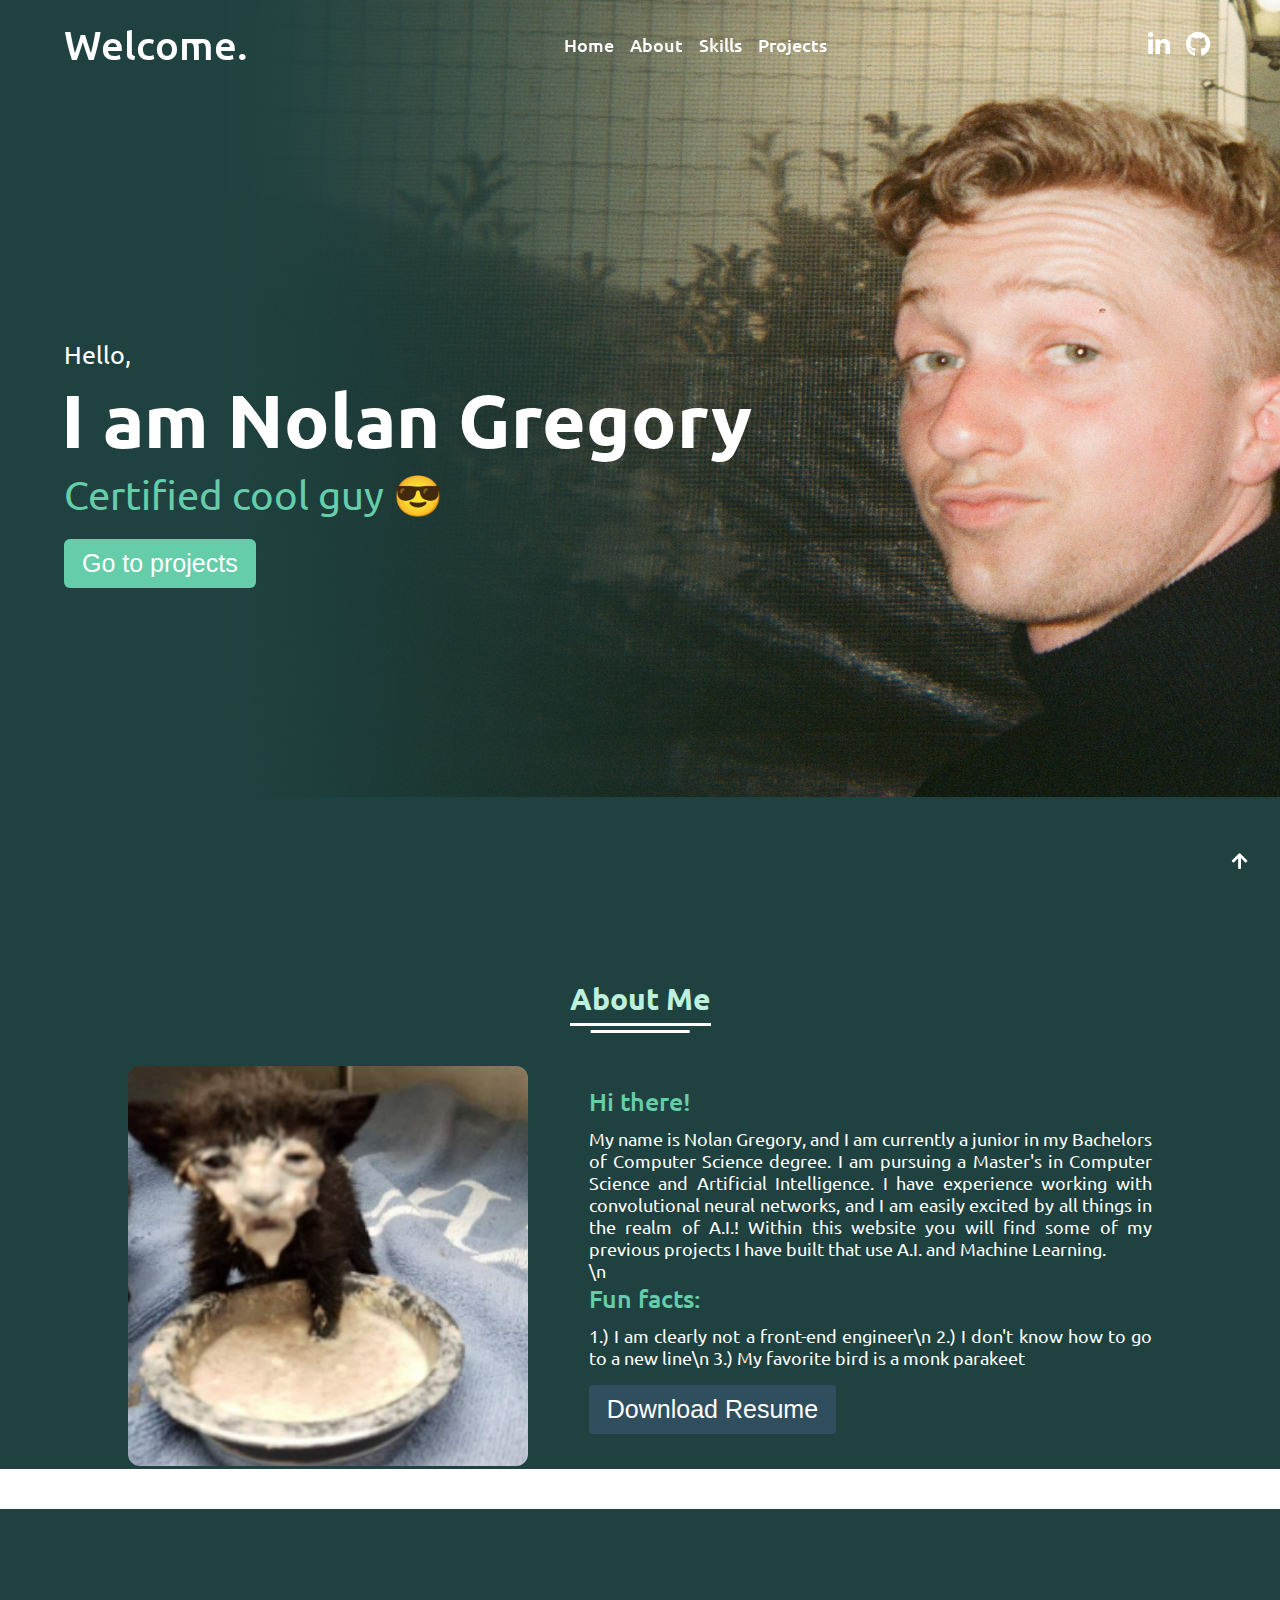
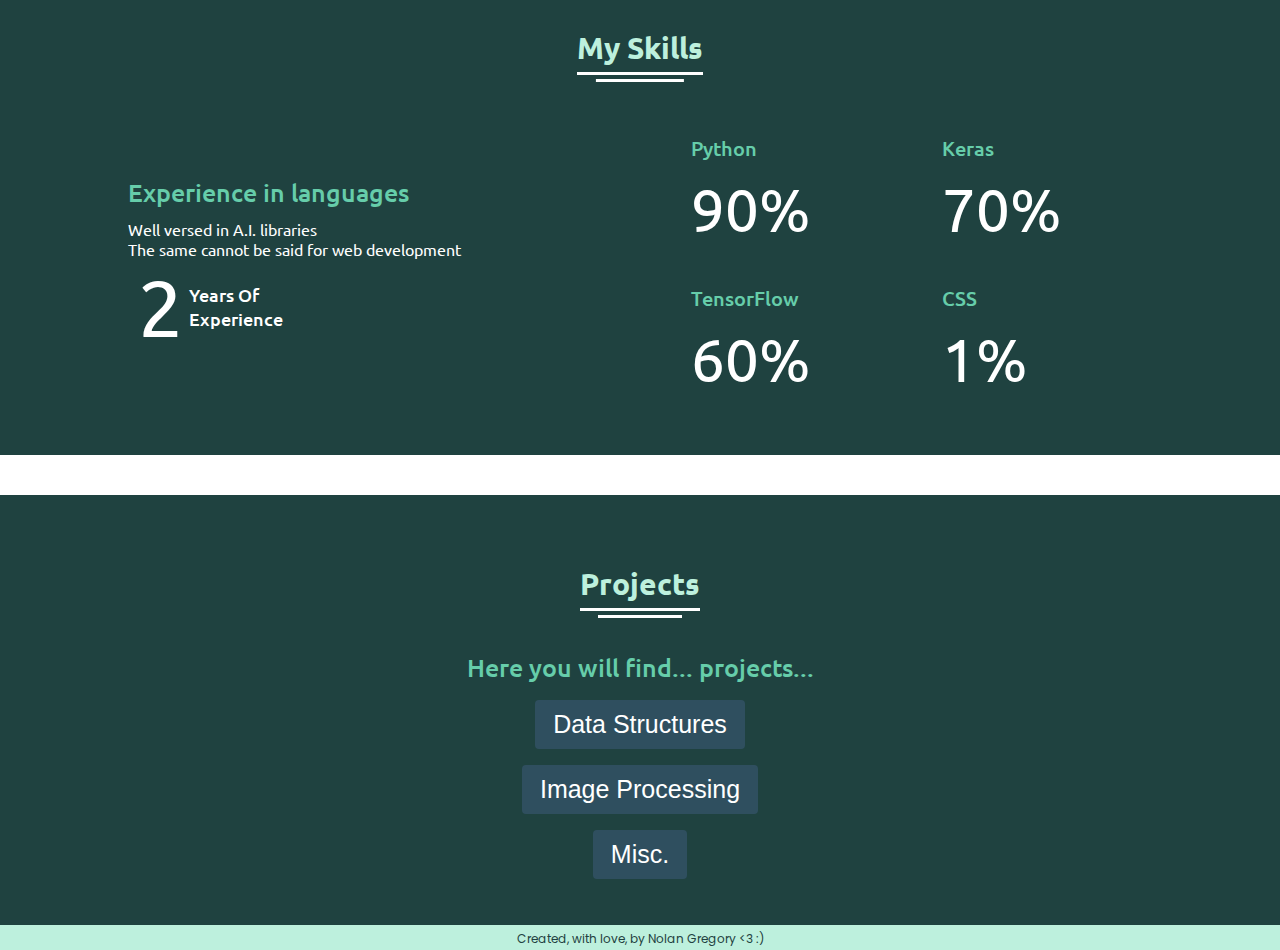
==== pages/index.html @ 7ea583c4 "initial commit; TEST" ====
<!DOCTYPE html>

<!-- Made by Nolan Gregory -->

<html lang="en" dir="ltr">
    <head>
        <script async src="https://www.googletagmanager.com/gtag/js?id=UA-166000335-1" type="a63c64685ad7633ed08bb843-text/javascript"></script>
        <script type="a63c64685ad7633ed08bb843-text/javascript">
    </script>
    <meta charset="UTF-8">
    <!-- Title of webpage -->
    <title>Nolan Gregory's Portfolio</title>
    <!-- Linking the CSS file -->
    <link rel="stylesheet" href="../Styles/style.css">
    <!-- Linking the font -->
    <link rel="stylesheet" href="https://cdnjs.cloudflare.com/ajax/libs/font-awesome/5.15.2/css/all.min.css" />
    <meta name="viewport" content="width=device-width, initial-scale=1.0">
    </head>
<body>
<div class="scroll-button">
    <a href="#home"><i class = "fas fa-arrow-up"></i></a>
</div>
    <!--Navigation Menu Start-->
    <nav>
        <div class="navbar">
            <div class="logo"><a href="#">Welcome.</a></div>
            <ul class="menu">
                <li><a href="#home">Home</a></li>
                <li><a href="#about">About</a></li>
                <li><a href="#skills">Skills</a></li>
                <li><a href="#contact">Projects</a></li>
            </ul>
            <div class = "media-icons">
                <a href ="#"><i class ="fab fa-linkedin-in"></i></a>
                <a href ="#"><i class ="fab fa-github"></i></a>
            </div>
        </div>
        <div class="menu-btn">
            <i class="fas fa-bars"></i>
        </div>
    </nav>

<section class="home" id="home">
    <div class="home-content">
        <div class="text">
            <div class="text-one">Hello,</div>
            <div class="text-two">I am Nolan Gregory</div>
            <div class="text-three">Certified cool guy &#128526</div>
            <div class="text-four"></div>
        </div>
        <div class="button">
            <button type="button" onclick="location.href='#contact'" value="Go to cringe projects">Go to projects</button>
        </div>
    </div>
</section>

<section class="about" id="about">
    <div class="content">
        <div class="title"><span>About Me</span></div>
        <div class="about-details">
            <div class="left">
                <img src="../images/about.jpg" alt="">
            </div>
            <div class="right">
                <div class="topic">Hi there!</div>
                <p> My name is Nolan Gregory, and I am currently a junior in my Bachelors
                    of Computer Science degree. I am pursuing a Master's in Computer Science and Artificial Intelligence.
                    I have experience working with convolutional neural networks, and I am easily excited by all things
                    in the realm of A.I.! Within this website you will find some of my previous projects I have built that
                    use A.I. and Machine Learning.</p>
                <p>\n</p>
                <div class="topic">Fun facts: </div>
                <p>1.) I am clearly not a front-end engineer\n
                2.) I don't know how to go to a new line\n 3.) My favorite bird is a monk parakeet</p>
                <div class="button">
                    <button>Download Resume</button>
                </div>
            </div>
        </div>
    </div>
</section>

<section class="skills" id="skills">
    <div class="content">
        <div class="title"><span>My Skills</span></div>
        <div class="skills-details">
            <div class="text">
                <div class="topic">Experience in languages</div>
                <p>Well versed in A.I. libraries</p>
                <p>The same cannot be said for web development</p>
                <div class="experience">
                    <div class="num">2</div>
                    <div class="exp">Years Of <br> Experience</div>
                </div>
            </div>
            <div class="boxes">
                <div class="box">
                    <div class="topic">Python</div>
                    <div class="per">90%</div>
                </div>
                <div class="box">
                    <div class="topic">Keras</div>
                    <div class="per">70%</div>
                </div>
                <div class="box">
                    <div class="topic">TensorFlow</div>
                    <div class="per">60%</div>
                </div>
                <div class="box">
                    <div class="topic">CSS</div>
                    <div class="per">1%</div>
                </div>
            </div>
        </div>
    </div>
</section>

<section class="contact" id="contact">
    <div class="content">
        <div class="title"><span>Projects</span></div>
        <div class="text">
            <div class="topic">Here you will find... projects...</div>
            <div class="button">
                <button type="button" onclick="location.href=''" value="Go to cringe projects">Data Structures</button>
            </div>
            <div class="button">
                <button type="button" onclick="location.href='../pages/imagesplash.html'" value="Go to cringe projects">Image Processing</button>
            </div>
            <div class="button">
                <button>Misc.</button>
            </div>
        </div>
    </div>
</section>

<footer>
    <div class="text">
        <span>Created, with love, by Nolan Gregory <3 :)</span>
    </div>
</footer>
<script src="../Javascript/script.js"></script>
<!--<script src="/cdn-cgi/scripts/7d0fa10a/cloudflare-static/rocket-loader.min.js" data-cf-settings="a63c64685ad7633ed08bb843-|49" defer=""></script>-->
</body>
</html>
---- Styles/style.css ----
/* Google Font CDN Link */
@import url('https://fonts.googleapis.com/css2?family=Poppins:wght@400;500;600;700&family=Ubuntu:wght@400;500;700&display=swap');
*{
    margin: 0;
    padding: 0;
    box-sizing: border-box;
    text-decoration: none;
    scroll-behavior: smooth;
}
/*Scroll bar*/
::-webkit-scrollbar {
    width: 10px;
}
::-webkit-scrollbar-track {
    background: azure;
}
::-webkit-scrollbar-thumb{
    background: #1f4240;
    border-radius: 12px;
    transition: all 0.3s ease;
}
::-webkit-scrollbar-thumb:hover{
    background: mediumaquamarine;
}
/*Navigation menu*/
nav{
    position:fixed;
    width: 100%;
    padding: 20px 0;
    z-index: 998;
    transition: all 0.3s ease;
    font-family: "Ubuntu", sans-serif;
}
/*color of navbar*/
nav.sticky{
    background: #2f4f5f;
    padding: 13px 0;
}
nav .navbar{
    width: 90%;
    display: flex;
    margin: auto;
    align-items: center;
    justify-content: space-between;
    color: white;
}
/*Welcome no navbar*/
nav .navbar .logo a{
    font-size: 40px;
    font-weight: 500;
    color: white;
}
nav .navbar .logo a:hover{
    color: mediumaquamarine;
    transition: all 0.5s ease;
}
/*Welcome color*/
nav.sticky .navbar .logo a{
    color: #bdf0dd;
}
nav.sticky .navbar .logo a:hover{
    color: mediumaquamarine;
    transition: all 0.5s ease;
}
nav .navbar .menu{
    display: flex;
    position: relative;
}
nav .navbar .menu li{
    margin: 0 8px;
    list-style: none;
}
.navbar .menu a{
    font-size: 18px;
    font-weight: 500;
    color: white;
    padding: 6px 0;
    transition: all 0.4s ease;
}
.navbar .menu a:hover{
    color: mediumaquamarine;
}
nav.sticky .menu a{
    color: white;
}
nav.sticky .menu a:hover{
    color: #bdf0dd;
}
.navbar .media-icons a{
    color: white;
    font-size: 25px;
    margin: 0 6px;
}
nav.sticky .media-icons a{
    color: white;
}
.navbar .media-icons a:hover{
    transition: all 0.3s ease;
    color: mediumaquamarine;
}

/*Navigation Menu Button*/
nav .menu-btn, .navbar .menu .cancel-btn{
    position: absolute;
    color: white;
    right: 30px;
    top: 20px;
    font-size: 20px;
    cursor: crosshair;
    transition: all 0.3s ease;
    display: none;
}
nav .menu-btn{
    margin-top: 8px;
    color: #2f4f5f;
}
nav.sticky .menu-btn{
    margin-top: 0px;
    color: white;
}
.navbar .meu .menu-btn{
    color: white;
}
/*Home Style*/
.home{
    height: 100vh;
    width: 100%;
    background-size: cover;
    background: url("../images/background.jpg") no-repeat fixed center;
    font-family: "Ubuntu", sans-serif;
}
.home .home-content{
    width: 90%;
    height: 100%;
    margin: auto;
    display: flex;
    flex-direction: column;
    justify-content: center;
}
.home .text-one{
    font-size: 25px;
    color: #FFF;
}
.home .text-two{
    color: #FFF;
    font-size: 75px;
    font-weight: 600;
    margin-left: -3px;
}
.home .text-three{
    font-size: 40px;
    margin: 5px 0;
    color: mediumaquamarine;
}
.home .text-four{
    font-size: 23px;
    margin: 5px 0;
    color: #FFF;
}
.home .button{
    margin: 14px 0;
}
.home .button button{
    outline: none;
    padding: 8px 16px;
    border-radius: 6px;
    font-size: 25px;
    font-weight: 400;
    background: mediumaquamarine;
    color: #FFFFFF;
    cursor: crosshair;
    border: 2px solid transparent;
    transition: 0.5s ease;
}
.home .button button:hover{
    border-color: mediumaquamarine;
    background-color: azure;
    color: mediumaquamarine;
}
/*Selection Styling*/
.about{
    background-color: #1f4240;
}
section{
    padding-top: 40px;
}
section .content{
    width: 80%;
    margin: 40px auto;
    font-family: "Ubuntu", sans-serif;
}
.about .about-details{
    display: flex;
    justify-content: space-between;
    align-items: center;

}
section .title{
    display: flex;
    justify-content: center;
    margin-bottom: 40px;
}
section .title span{
    color: #bdf0dd;
    font-size: 30px;
    font-weight: 600;
    position: relative;
    padding-bottom: 8px;
}
section .title span::before,
section .title span::after{
    content: '';
    position: absolute;
    height: 3px;
    width: 100%;
    background: white;
    left: 0;
    bottom: 0;
}
section .title span::after{
    bottom: -7px;
    width: 70%;
    left: 50%;
    transform: translateX(-50%);
}
.about .about-details .left{
    width: 45%;
}
.about .left img{
    height: 400px;
    width: 400px;
    object-fit: cover;
    border-radius: 12px;
}
.about-details .right{
    width: 55%;
}
section .topic{
    color: mediumaquamarine;
    font-size: 25px;
    font-weight: 500;
    margin-bottom: 10px;
}
.about-details .right p{
    text-align: justify;
    color: white;
    font-size: 18px;
}
section .button{
    margin: 16px 0;
}
section .button button{
    outline: none;
    padding: 8px 16px;
    border-radius: 4px;
    font-size: 25px;
    font-weight: 400;
    background: #2f4f5f;
    color: #FFFFFF;
    border: 2px solid transparent;
    cursor: pointer;
    transition: all 0.5s ease;
}
section .button button:hover{
    border-color: #2f4f5f;
    background-color: #FFFFFF;
    color: #2f4f5f;
}
/*Skills section*/
.skills{
    background: #1f4240;
}
.skills .content{
    padding: 40px 0;
}
.skills .skills-details{
    display: flex;
    justify-content: space-between;
    align-items: center;
}
.skills-details .text{
    width: 50%;
}
.skills-details p{
    color: white;
    text-align: justify;
}
.skills .skills-details .experience{
    display: flex;
    align-items: center;
    margin: 0 10px;
}
.skills-details .experience .num{
    color: white;
    font-size: 80px;
}
.skills-details .experience .exp{
    color: white;
    font-size: 18px;
    font-weight: 500;
    margin: 0 6px;
}
.skills-details .boxes{
    width: 45%;
    display: flex;
    flex-wrap: wrap;
    justify-content: space-between;
}
.skills-details .box{
    width: calc(100% / 2 - 20px);
    margin: 20px 0;
}
.skills-details .boxes .topic{
    font-size: 20px;
    color: mediumaquamarine;
}
.skills-details .boxes .per{
    font-size: 60px;
    color: white;
}
/*Contact info*/
.contact{
    background: #1f4240;
}
.contact .content{
    margin: 0 auto;
    padding: 30px 0;
}
.contact .text{
    width: 80%;
    text-align: center;
    margin: auto;
}
/*footer*/
footer{
    background: #bdf0dd;
    padding: 0 0;
    text-align: center;
    font-family: "Poppins", sans-serif;
}
footer .text span{
    font-size: 12px;
    font-weight: 400;
    color: #1f4240;
}
footer .text span a{
    font-weight: 500;
    color: azure;
}
footer .text span a:hover{
    text-decoration: underline;
}
/*to top button*/
.scroll-button a{
    position: fixed;
    bottom: 20px;
    right: 20px;
    color: white;
    background: transparent;
    padding: 7px 12px;
    font-size: 18px;
    border-radius: 6px;
    box-shadow: rgba(0,0,0,0.15);
}
.scroll-button a:hover{
    color: aquamarine;
    transition: all 0.5s ease;
}
/*Responsive Media*/
@media (max-width: 1190px) {
    section.content {
        width: 85%;
    }
}
@media (max-width: 1000px) {
    .about .about-details {
        justify-content: center;
        flex-direction: column;
    }

    .about .about-details .left {
        display: flex;
        justify-content: center;
        width: 100%;
    }

    .about-details .right {
        width: 90%;
        margin: 40px 0;
    }

    .services .boxes .box {
        margin: 20px 0;
        width: calc(100% / 2 - 20px);
    }
}
@media (max-width: 900px) {
    .about .left img {
        height: 350px;
        width: 350px;
    }
}
@media (max-width: 750px) {
    nav .navbar {
        width: 90%;
    }

    nav .navbar .menu {
        position: fixed;
        left: -100%;
        top: 0;
        height: 100vh;
        max-width: 400px;
        background: #1f4240;
        flex-direction: column;
        align-items: center;
        padding-top: 60px;
        transition: all 0.5s ease;
        color: #1f4240;
    }

    .navbar .active .menu {
        left: 0;
    }

    nav .navbar .menu a {
        font-size: 23px;
        display: block;
        color: azure;
        margin: 10px 0;
    }

    nav.sticky .menu a:hover {
        color: #2f4f5f;
    }

    nav .navbar .media-icons {
        display: none;
    }

    nav .menu-btn .navbar .menu .cancel-btn {
        display: block;
    }

    .home .text-two {
        font-size: 65px
    }

    .home .text-three {
        font-size: 35px;
    }

    .skills .skills-details {
        align-items: center;
        justify-content: center;
        flex-direction: column;
    }

    .skills-details .text {
        width: 100%;
        margin-bottom: 50px;
    }

    .skills-details .boxes {
        justify-content: center;
        align-items: center;
        width: 100%;
    }

    .contact .text {
        width: 100%;
    }
}
@media (max-width: 500px) {
    .home .text-two{
        font-size: 55px;
    }
    .home .text-three{
        font-size: 33px;
    }
    .skills-details .boxes .per{
        font-size: 50px;
        color: #2f4f5f;
    }
}
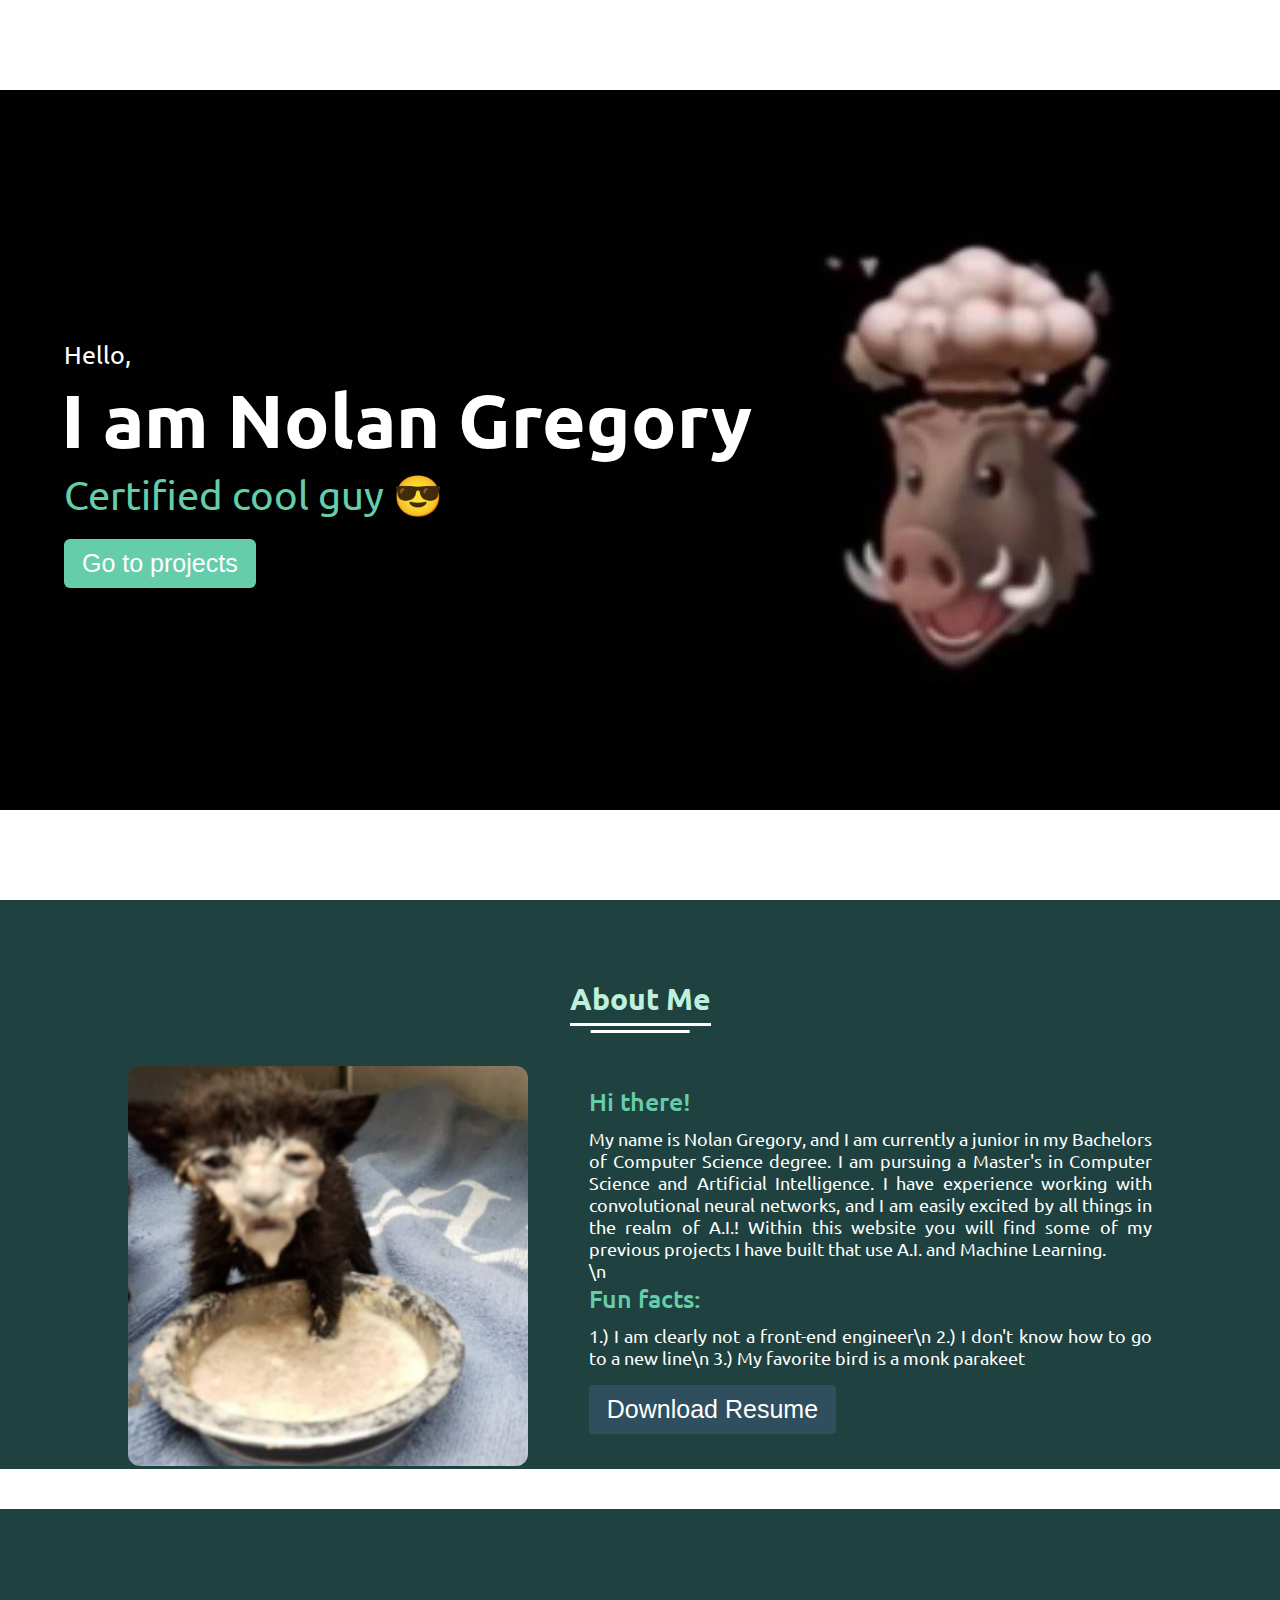
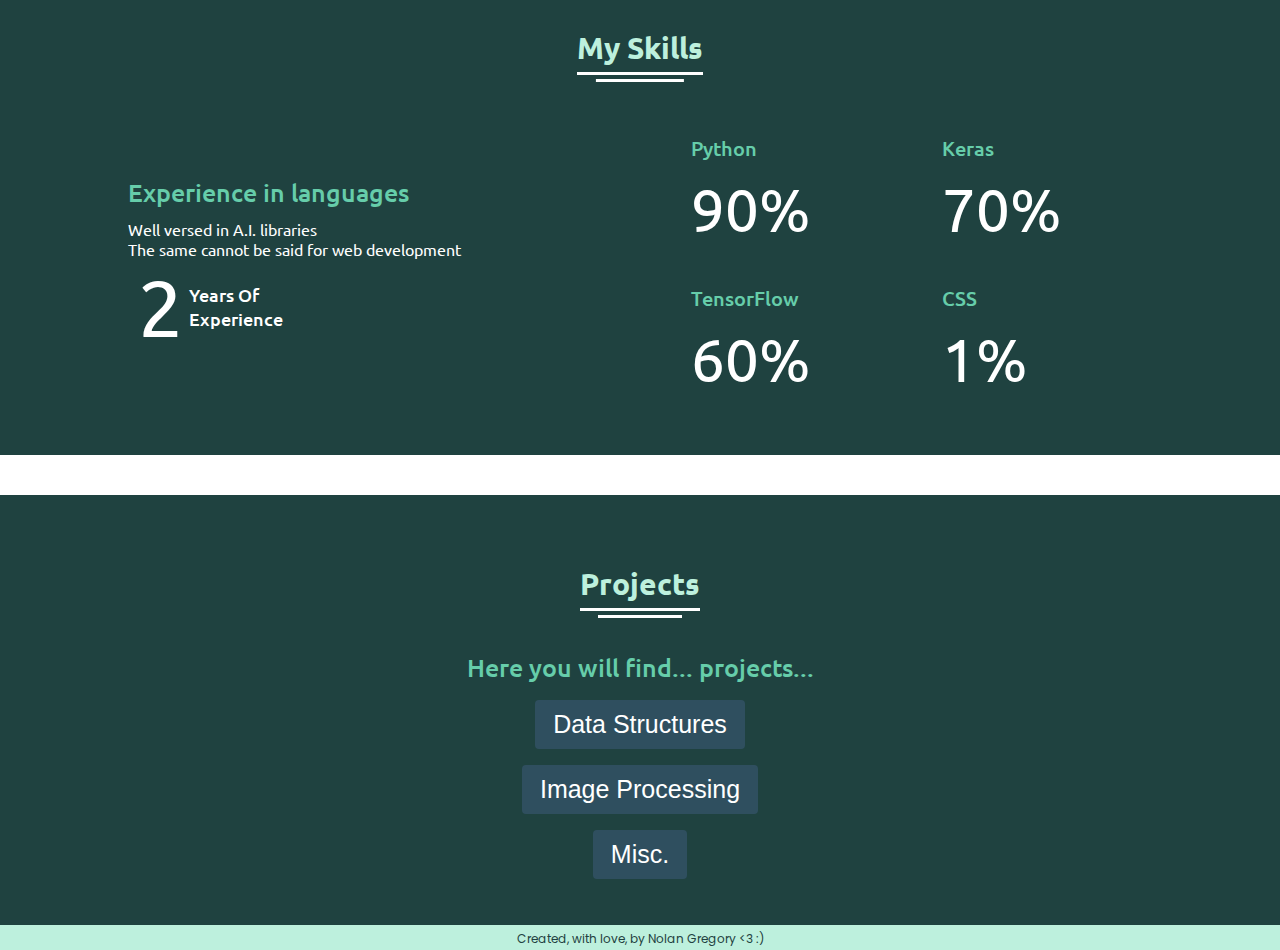
==== commit 24da0011: "bruh" ====
--- a/pages/index.html
+++ b/pages/index.html
@@ -124,7 +124,7 @@
                 <button type="button" onclick="location.href=''" value="Go to cringe projects">Data Structures</button>
             </div>
             <div class="button">
-                <button type="button" onclick="location.href='../pages/imagesplash.html'" value="Go to cringe projects">Image Processing</button>
+                <button type="button" onclick="location.href='../pages/cslc.html'" value="Go to cringe projects">Image Processing</button>
             </div>
             <div class="button">
                 <button>Misc.</button>
@@ -141,4 +141,149 @@
 <script src="../Javascript/script.js"></script>
 <!--<script src="/cdn-cgi/scripts/7d0fa10a/cloudflare-static/rocket-loader.min.js" data-cf-settings="a63c64685ad7633ed08bb843-|49" defer=""></script>-->
 </body>
-</html>+</html>
+
+<!--<!DOCTYPE html>-->
+
+<!--&lt;!&ndash; Made by Nolan Gregory &ndash;&gt;-->
+
+<!--<html lang="en" dir="ltr">-->
+<!--<head>-->
+<!--    <script async src="https://www.googletagmanager.com/gtag/js?id=UA-166000335-1" type="a63c64685ad7633ed08bb843-text/javascript"></script>-->
+<!--    <script type="a63c64685ad7633ed08bb843-text/javascript">-->
+<!--    </script>-->
+<!--    <meta charset="UTF-8">-->
+<!--    &lt;!&ndash; Title of webpage &ndash;&gt;-->
+<!--    <title>Nolan Gregory's Portfolio</title>-->
+<!--    &lt;!&ndash; Linking the CSS file &ndash;&gt;-->
+<!--    <link rel="stylesheet" href="/Styles/style.css">-->
+<!--    &lt;!&ndash; Linking the font &ndash;&gt;-->
+<!--    <link rel="stylesheet" href="https://cdnjs.cloudflare.com/ajax/libs/font-awesome/5.15.2/css/all.min.css" />-->
+<!--    <meta name="viewport" content="width=device-width, initial-scale=1.0">-->
+<!--</head>-->
+<!--<body>-->
+<!--<div class="scroll-button">-->
+<!--    <a href="#home"><i class = "fas fa-arrow-up"></i></a>-->
+<!--</div>-->
+<!--&lt;!&ndash;Navigation Menu Start&ndash;&gt;-->
+<!--<nav>-->
+<!--    <div class="navbar">-->
+<!--        <div class="logo"><a href="#">Welcome.</a></div>-->
+<!--        <ul class="menu">-->
+<!--            <li><a href="#home">Home</a></li>-->
+<!--            <li><a href="#about">About</a></li>-->
+<!--            <li><a href="#skills">Skills</a></li>-->
+<!--            <li><a href="#contact">Projects</a></li>-->
+<!--        </ul>-->
+<!--        <div class = "media-icons">-->
+<!--            <a href ="#"><i class ="fab fa-linkedin-in"></i></a>-->
+<!--            <a href ="#"><i class ="fab fa-github"></i></a>-->
+<!--        </div>-->
+<!--    </div>-->
+<!--    <div class="menu-btn">-->
+<!--        <i class="fas fa-bars"></i>-->
+<!--    </div>-->
+<!--</nav>-->
+
+<!--<section class="home" id="home">-->
+<!--    <div class="home-content">-->
+<!--        <div class="text">-->
+<!--            <div class="text-one">Hello,</div>-->
+<!--            <div class="text-two">I am Nolan Gregory</div>-->
+<!--            <div class="text-three">Certified cool guy &#128526</div>-->
+<!--            <div class="text-four"></div>-->
+<!--        </div>-->
+<!--        <div class="button">-->
+<!--            <button type="button" onclick="location.href='#contact'" value="Go to cringe projects">Go to projects</button>-->
+<!--        </div>-->
+<!--    </div>-->
+<!--</section>-->
+
+<!--<section class="about" id="about">-->
+<!--    <div class="content">-->
+<!--        <div class="title"><span>About Me</span></div>-->
+<!--        <div class="about-details">-->
+<!--            <div class="left">-->
+<!--                <img src="../images/about.jpg" alt="">-->
+<!--            </div>-->
+<!--            <div class="right">-->
+<!--                <div class="topic">Hi there!</div>-->
+<!--                <p> My name is Nolan Gregory, and I am currently a junior in my Bachelors-->
+<!--                    of Computer Science degree. I am pursuing a Master's in Computer Science and Artificial Intelligence.-->
+<!--                    I have experience working with convolutional neural networks, and I am easily excited by all things-->
+<!--                    in the realm of A.I.! Within this website you will find some of my previous projects I have built that-->
+<!--                    use A.I. and Machine Learning.</p>-->
+<!--                <p>\n</p>-->
+<!--                <div class="topic">Fun facts: </div>-->
+<!--                <p>1.) I am clearly not a front-end engineer\n-->
+<!--                    2.) I don't know how to go to a new line\n 3.) My favorite bird is a monk parakeet</p>-->
+<!--                <div class="button">-->
+<!--                    <button>Download Resume</button>-->
+<!--                </div>-->
+<!--            </div>-->
+<!--        </div>-->
+<!--    </div>-->
+<!--</section>-->
+
+<!--<section class="skills" id="skills">-->
+<!--    <div class="content">-->
+<!--        <div class="title"><span>My Skills</span></div>-->
+<!--        <div class="skills-details">-->
+<!--            <div class="text">-->
+<!--                <div class="topic">Experience in languages</div>-->
+<!--                <p>Well versed in A.I. libraries</p>-->
+<!--                <p>The same cannot be said for web development</p>-->
+<!--                <div class="experience">-->
+<!--                    <div class="num">2</div>-->
+<!--                    <div class="exp">Years Of <br> Experience</div>-->
+<!--                </div>-->
+<!--            </div>-->
+<!--            <div class="boxes">-->
+<!--                <div class="box">-->
+<!--                    <div class="topic">Python</div>-->
+<!--                    <div class="per">90%</div>-->
+<!--                </div>-->
+<!--                <div class="box">-->
+<!--                    <div class="topic">Keras</div>-->
+<!--                    <div class="per">70%</div>-->
+<!--                </div>-->
+<!--                <div class="box">-->
+<!--                    <div class="topic">TensorFlow</div>-->
+<!--                    <div class="per">60%</div>-->
+<!--                </div>-->
+<!--                <div class="box">-->
+<!--                    <div class="topic">CSS</div>-->
+<!--                    <div class="per">1%</div>-->
+<!--                </div>-->
+<!--            </div>-->
+<!--        </div>-->
+<!--    </div>-->
+<!--</section>-->
+
+<!--<section class="contact" id="contact">-->
+<!--    <div class="content">-->
+<!--        <div class="title"><span>Projects</span></div>-->
+<!--        <div class="text">-->
+<!--            <div class="topic">Here you will find... projects...</div>-->
+<!--            <div class="button">-->
+<!--                <button type="button" onclick="location.href=''" value="Go to cringe projects">Data Structures</button>-->
+<!--            </div>-->
+<!--            <div class="button">-->
+<!--                <button type="button" onclick="location.href='../pages/imagesplash.html'" value="Go to cringe projects">Image Processing</button>-->
+<!--            </div>-->
+<!--            <div class="button">-->
+<!--                <button type="button" onclick="location.href='../pages/based.html'" value="Go to cringe projects">Cringe</button>-->
+<!--            </div>-->
+<!--        </div>-->
+<!--    </div>-->
+<!--</section>-->
+
+<!--<footer>-->
+<!--    <div class="text">-->
+<!--        <span>Created, with love, by Nolan Gregory <3 :)</span>-->
+<!--    </div>-->
+<!--</footer>-->
+<!--<script src="/Javascript/script.js"></script>-->
+<!--&lt;!&ndash;<script src="/cdn-cgi/scripts/7d0fa10a/cloudflare-static/rocket-loader.min.js" data-cf-settings="a63c64685ad7633ed08bb843-|49" defer=""></script>&ndash;&gt;-->
+<!--</body>-->
+<!--</html>-->--- a/Styles/style.css
+++ b/Styles/style.css
@@ -115,7 +115,7 @@
     color: #2f4f5f;
 }
 nav.sticky .menu-btn{
-    margin-top: 0px;
+    margin-top: 0;
     color: white;
 }
 .navbar .meu .menu-btn{
@@ -126,8 +126,8 @@
     height: 100vh;
     width: 100%;
     background-size: cover;
-    background: url("../images/background.jpg") no-repeat fixed center;
     font-family: "Ubuntu", sans-serif;
+    background: url("/images/yolo (1).jpg") no-repeat fixed center;
 }
 .home .home-content{
     width: 90%;
--- a/Styles/style.css
+++ b/Styles/style.css
@@ -115,7 +115,7 @@
     color: #2f4f5f;
 }
 nav.sticky .menu-btn{
-    margin-top: 0px;
+    margin-top: 0;
     color: white;
 }
 .navbar .meu .menu-btn{
@@ -126,8 +126,8 @@
     height: 100vh;
     width: 100%;
     background-size: cover;
-    background: url("../images/background.jpg") no-repeat fixed center;
     font-family: "Ubuntu", sans-serif;
+    background: url("/images/yolo (1).jpg") no-repeat fixed center;
 }
 .home .home-content{
     width: 90%;
